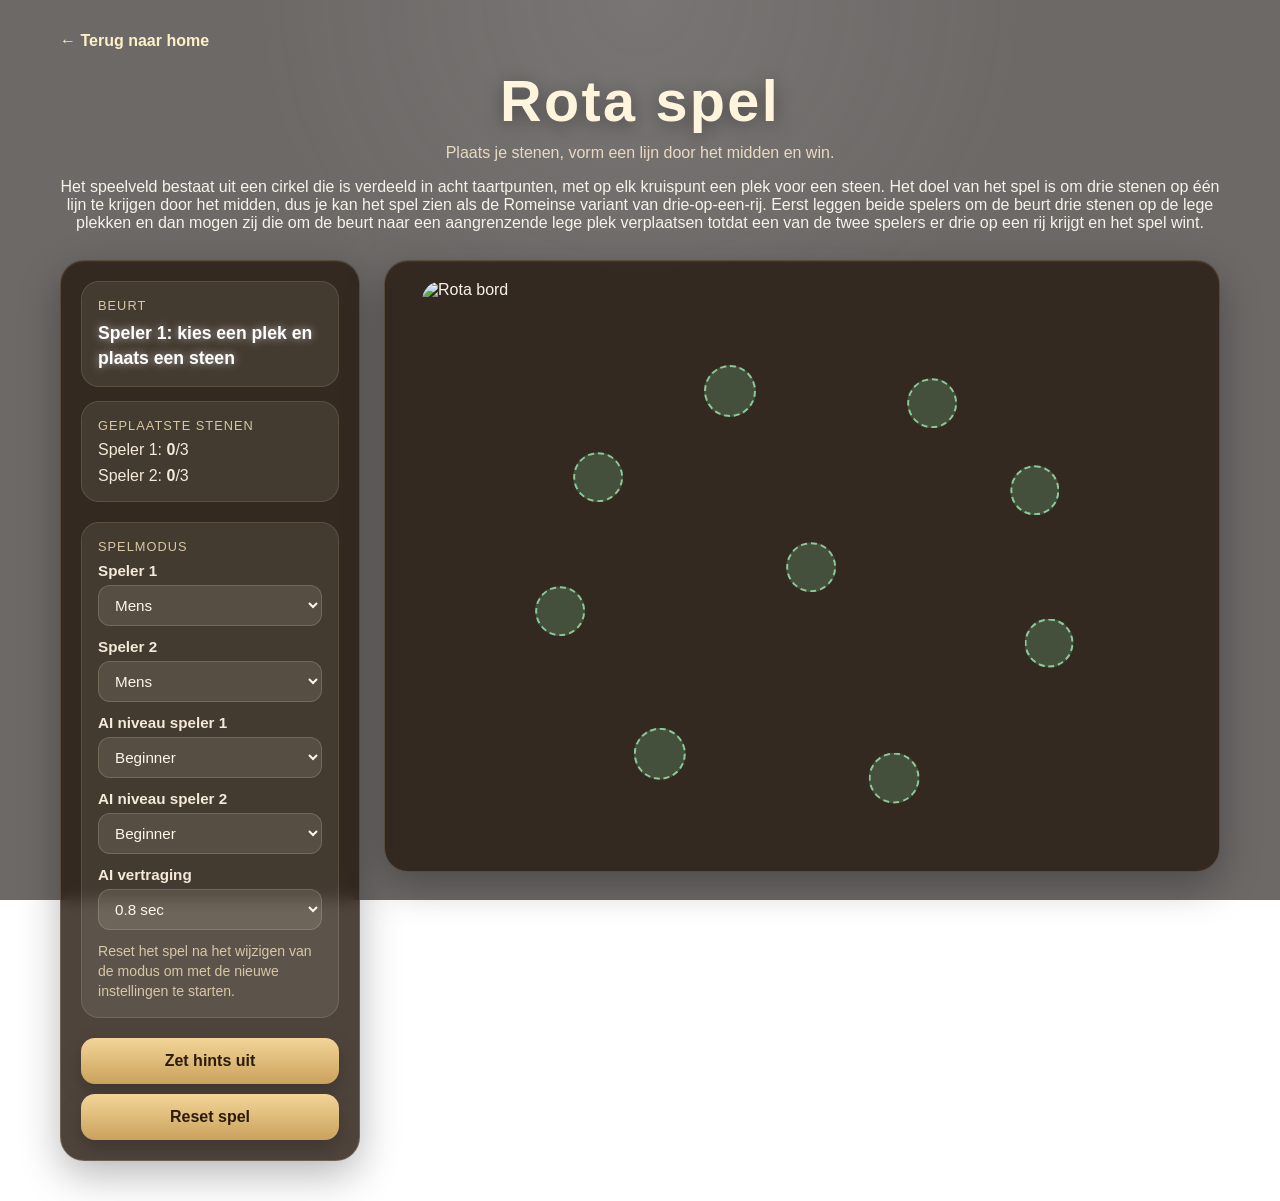
==== index.html @ 38c50c5c "initial commit" ====
<!DOCTYPE html>
<html lang="nl">
<head>
  <meta charset="UTF-8" />
  <meta name="viewport" content="width=device-width, initial-scale=1.0" />
  <title>Rota spel</title>
  <link rel="stylesheet" href="style.css" />
  <link rel="icon" href="favicon.ico" type="image/x-icon">
</head>
<body>
  <div class="page-overlay"></div>

  <main class="app">
    <a href="../index.html" class="back-link">← Terug naar home</a>
    <header class="topbar">
      <h1>Rota spel</h1>
      <p class="subtitle">Plaats je stenen, vorm een lijn door het midden en win.</p>
      <p>Het speelveld bestaat uit een cirkel die is verdeeld in acht taartpunten, 
        met op elk kruispunt een plek voor een steen. Het doel van het spel is
      om drie stenen op één lijn te krijgen door het midden, dus je kan het spel zien als
      de Romeinse variant van drie-op-een-rij. Eerst leggen beide spelers om de beurt 
      drie stenen op de lege plekken en dan mogen zij die om de beurt naar een aangrenzende lege 
      plek verplaatsen totdat een van de twee spelers er drie op een rij krijgt en het spel wint.</p>
    </header>

    <section class="game-shell">
      <aside class="info-panel">
        <div class="status-card">
          <span class="label">Beurt</span>
          <div id="turnText" class="value player-1">Speler 1 legt een steen</div>
          <div id="aiThinkingText" class="thinking-text hidden">AI denkt na…</div>
        </div>

        <div class="status-card small">
          <span class="label">Geplaatste stenen</span>
          <div class="stone-counts">
            <div>Speler 1: <strong id="countP1">0</strong>/3</div>
            <div>Speler 2: <strong id="countP2">0</strong>/3</div>
          </div>
        </div>

        <div class="status-card small">
          <span class="label">Spelmodus</span>
          <div class="controls-grid">
            <label class="control-field">
              <span>Speler 1</span>
              <select id="player1ModeSelect">
                <option value="human">Mens</option>
                <option value="ai">AI</option>
              </select>
            </label>
            <label class="control-field">
              <span>Speler 2</span>
              <select id="player2ModeSelect">
                <option value="human">Mens</option>
                <option value="ai">AI</option>
              </select>
            </label>
            <label class="control-field">
              <span>AI niveau speler 1</span>
              <select id="player1LevelSelect">
                <option value="beginner">Beginner</option>
                <option value="advanced">Gevorderd</option>
                <option value="pro">Pro</option>
              </select>
            </label>
            <label class="control-field">
              <span>AI niveau speler 2</span>
              <select id="player2LevelSelect">
                <option value="beginner">Beginner</option>
                <option value="advanced">Gevorderd</option>
                <option value="pro">Pro</option>
              </select>
            </label>
            <label class="control-field">
              <span>AI vertraging</span>
              <select id="aiDelaySelect">
                <option value="250">0.25 sec</option>
                <option value="500">0.5 sec</option>
                <option value="800" selected>0.8 sec</option>
                <option value="1200">1.2 sec</option>
                <option value="1800">1.8 sec</option>
              </select>
            </label>
          </div>
          <p class="settings-note">Reset het spel na het wijzigen van de modus om met de nieuwe instellingen te starten.</p>
        </div>

        <button id="toggleHintsBtn" class="reset-btn">Zet hints uit</button>
        <button id="resetBtn" class="reset-btn">Reset spel</button>
      </aside>

      <section class="board-panel">
        <div id="game">
          <img id="board" src="board.png" alt="Rota bord" />
          <div id="holes"></div>
          <div id="pieces"></div>
        </div>
      </section>
    </section>
  </main>

  <div id="winModal" class="modal hidden">
    <div class="modal-card">
      <h2>Spel afgelopen</h2>
      <p id="winMessage">Speler 1 wint!</p>
      <button id="playAgainBtn" class="modal-btn">Opnieuw spelen</button>
    </div>
  </div>

  <script src="script.js"></script>
</body>
</html>
---- style.css ----
* {
  box-sizing: border-box;
}

body {
  margin: 0;
  min-height: 100vh;
  font-family: Arial, Helvetica, sans-serif;
  color: #f7f2e8;
  background-image: url("tile.png");
  background-repeat: repeat;
  background-size: 220px;
  position: relative;
}

.page-overlay {
  position: fixed;
  inset: 0;
  background:
    radial-gradient(circle at top, rgba(255,255,255,0.08), transparent 35%),
    rgba(18, 14, 10, 0.62);
  pointer-events: none;
}

.app {
  position: relative;
  z-index: 1;
  max-width: 1200px;
  margin: 0 auto;
  padding: 32px 20px 40px;
}

.topbar {
  text-align: center;
  margin-bottom: 28px;
}

.topbar h1 {
  margin: 0;
  font-size: clamp(2.2rem, 5vw, 3.6rem);
  letter-spacing: 0.04em;
  color: #fff5dd;
  text-shadow: 0 4px 18px rgba(0, 0, 0, 0.35);
}

.subtitle {
  margin: 10px 0 0;
  color: #e8dac0;
  font-size: 1rem;
}

.game-shell {
  display: grid;
  grid-template-columns: 300px 1fr;
  gap: 24px;
  align-items: start;
}

.info-panel,
.board-panel {
  background: rgba(40, 28, 18, 0.82);
  border: 1px solid rgba(255, 233, 186, 0.18);
  border-radius: 24px;
  box-shadow:
    0 14px 40px rgba(0, 0, 0, 0.28),
    inset 0 1px 0 rgba(255,255,255,0.06);
  backdrop-filter: blur(8px);
}

.info-panel {
  padding: 20px;
}

.status-card {
  background: rgba(255, 248, 234, 0.08);
  border: 1px solid rgba(255, 233, 186, 0.12);
  border-radius: 18px;
  padding: 16px;
  margin-bottom: 14px;
}

.status-card.small {
  margin-bottom: 20px;
}

.label {
  display: block;
  font-size: 0.8rem;
  text-transform: uppercase;
  letter-spacing: 0.08em;
  color: #d8c7a5;
  margin-bottom: 8px;
}

.value {
  font-size: 1.1rem;
  font-weight: 700;
  color: #fff5dd;
  line-height: 1.4;
}

.value.player-1 {
  color: #ffffff;
  text-shadow: 0 0 8px rgba(255,255,255,0.6);
}

.value.player-2 {
  color: #111111;
  text-shadow: 0 0 6px rgba(0,0,0,0.6);
}

.thinking-text {
  margin-top: 10px;
  font-size: 0.95rem;
  color: #ead9bb;
}

.hidden {
  display: none !important;
}

.stone-counts {
  display: grid;
  gap: 8px;
  color: #f5ead8;
}

.controls-grid {
  display: grid;
  gap: 12px;
}

.control-field {
  display: grid;
  gap: 6px;
  color: #f5ead8;
  font-size: 0.95rem;
}

.control-field span {
  color: #f5ead8;
  font-weight: 700;
}

.control-field select {
  width: 100%;
  border: 1px solid rgba(255, 233, 186, 0.18);
  border-radius: 12px;
  padding: 10px 12px;
  background: rgba(255, 248, 234, 0.1);
  color: #fff6e7;
  font-size: 0.95rem;
}

.control-field option {
  color: #24170f;
}

.settings-note {
  margin: 12px 0 0;
  color: #d8c7a5;
  font-size: 0.88rem;
  line-height: 1.4;
}

.reset-btn,
.modal-btn {
  width: 100%;
  border: none;
  border-radius: 14px;
  padding: 14px 18px;
  font-size: 1rem;
  font-weight: 700;
  cursor: pointer;
  transition: transform 0.15s ease, opacity 0.15s ease, box-shadow 0.15s ease;
  background: linear-gradient(180deg, #f3d598, #caa25c);
  color: #2d1b0c;
  box-shadow: 0 8px 20px rgba(0, 0, 0, 0.22);
}

.reset-btn:hover,
.modal-btn:hover {
  transform: translateY(-1px);
  opacity: 0.96;
}

.board-panel {
  padding: 20px;
  display: flex;
  justify-content: center;
  align-items: center;
}

#game {
  position: relative;
  width: min(100%, 760px);
  aspect-ratio: 4032 / 3024;
  border-radius: 20px;
  overflow: hidden;
}

#board {
  position: absolute;
  inset: 0;
  width: 100%;
  height: 100%;
  display: block;
  pointer-events: none;
  z-index: 1;
  user-select: none;
}

#holes {
  position: absolute;
  inset: 0;
  z-index: 2;
}

#pieces {
  position: absolute;
  inset: 0;
  z-index: 3;
  pointer-events: none;
}

.hole {
  position: absolute;
  transform: translate(-50%, -50%);
  border-radius: 50%;
  cursor: pointer;
  box-sizing: border-box;
  background: rgba(255, 220, 120, 0.14);
  border: 2px dashed rgba(255, 227, 160, 0.4);
  transition: opacity 0.15s ease, transform 0.15s ease, background 0.15s ease;
}

.hole:hover {
  background: rgba(255, 220, 120, 0.22);
  transform: translate(-50%, -50%) scale(1.03);
}

.hole.valid-target {
  background: rgba(128, 220, 160, 0.22);
  border-color: rgba(170, 255, 190, 0.7);
}

.hole.valid-target:hover {
  background: rgba(128, 220, 160, 0.28);
  transform: translate(-50%, -50%) scale(1.03);
}

.hole.occupied {
  pointer-events: none;
  opacity: 0;
}

.piece {
  position: absolute;
  width: 9%;
  aspect-ratio: 1 / 1;
  max-width: 72px;
  transform: translate(-50%, -50%);
  cursor: pointer;
  z-index: 3;
  transition: transform 0.15s ease, filter 0.15s ease;
  user-select: none;
  -webkit-user-drag: none;
  pointer-events: auto;
  object-fit: contain;
  display: block;
  background: transparent;
  border: 0;
}

.piece[data-player="1"] {
  filter: drop-shadow(0 6px 10px rgba(0,0,0,0.35));
}

.piece[data-player="2"] {
  filter: drop-shadow(0 6px 10px rgba(0,0,0,0.6));
}

.piece:hover {
  transform: translate(-50%, -50%) scale(1.08);
}

.piece.selected {
  transform: translate(-50%, -50%) scale(1.25);
}

.piece.ai-preview {
  transform: translate(-50%, -50%) scale(1.18);
}

.piece[data-player="1"].selected,
.piece[data-player="1"].ai-preview {
  filter:
    drop-shadow(0 0 0.35rem rgba(255, 240, 180, 0.85))
    drop-shadow(0 8px 14px rgba(0,0,0,0.45));
}

.piece[data-player="2"].selected,
.piece[data-player="2"].ai-preview {
  filter:
    drop-shadow(0 0 0.35rem rgba(255, 240, 180, 0.85))
    drop-shadow(0 8px 14px rgba(0,0,0,0.65));
}

.modal {
  position: fixed;
  inset: 0;
  z-index: 10;
  display: grid;
  place-items: center;
  background: rgba(0, 0, 0, 0.55);
  padding: 20px;
}

.modal-card {
  width: min(420px, 100%);
  background: linear-gradient(180deg, #3d2a1c, #24170f);
  color: #fff6e7;
  border: 1px solid rgba(255, 231, 187, 0.18);
  border-radius: 22px;
  padding: 28px 24px;
  text-align: center;
  box-shadow: 0 22px 60px rgba(0, 0, 0, 0.38);
}

.modal-card h2 {
  margin: 0 0 12px;
  font-size: 1.8rem;
}

.modal-card p {
  margin: 0 0 20px;
  color: #ead9bb;
  font-size: 1.05rem;
}

@media (max-width: 900px) {
  .game-shell {
    grid-template-columns: 1fr;
  }

  .info-panel {
    order: 2;
  }

  .board-panel {
    order: 1;
  }
}

@media (max-width: 600px) {
  .app {
    padding: 20px 14px 28px;
  }

  .info-panel,
  .board-panel {
    border-radius: 18px;
  }

  .piece {
    width: 40px;
    aspect-ratio: 1 / 1;
    object-fit: contain;
  }

  .piece[data-player="1"] {
    filter: drop-shadow(0 6px 10px rgba(0,0,0,0.35));
  }

  .piece[data-player="2"] {
    filter: drop-shadow(0 6px 10px rgba(0,0,0,0.7));
  }

  .piece[data-player="1"].selected,
  .piece[data-player="1"].ai-preview {
    filter:
      drop-shadow(0 0 0.35rem rgba(255, 240, 180, 0.85))
      drop-shadow(0 8px 14px rgba(0,0,0,0.45));
  }

  .piece[data-player="2"].selected,
  .piece[data-player="2"].ai-preview {
    filter:
      drop-shadow(0 0 0.35rem rgba(255, 240, 180, 0.85))
      drop-shadow(0 8px 14px rgba(0,0,0,0.7));
  }
}

@media (max-width: 900px) and (orientation: landscape) and (max-height: 500px) {
  body {
    overflow-y: auto;
    -webkit-overflow-scrolling: touch;
  }

  .app {
    max-width: 1200px;
    margin: 0 auto;
    padding: 12px;
  }

  .game-shell {
    grid-template-columns: 220px 1fr;
    gap: 12px;
    align-items: start;
  }

  .info-panel {
    display: block;
    order: 1;
    padding: 14px;
  }

  .board-panel {
    order: 2;
    padding: 10px;
    display: flex;
    justify-content: center;
    align-items: flex-start;
  }

  #game {
    height: calc(100dvh - 40px);
    width: auto;
    max-width: 100%;
    aspect-ratio: 4032 / 3024;
  }

  .status-card {
    padding: 12px;
    margin-bottom: 10px;
  }

  .reset-btn,
  .modal-btn {
    padding: 10px 14px;
    font-size: 0.95rem;
  }

  .topbar {
    margin-bottom: 12px;
  }

  .topbar h1 {
    font-size: clamp(1.5rem, 3vw, 2.2rem);
  }

  .subtitle {
    font-size: 0.95rem;
  }
}

.back-link {
  display: inline-block;
  margin-bottom: 18px;
  color: #fff0c8;
  text-decoration: none;
  font-weight: 700;
}

.back-link:hover {
  text-decoration: underline;
}

.reset-btn + .reset-btn {
  margin-top: 10px;
}
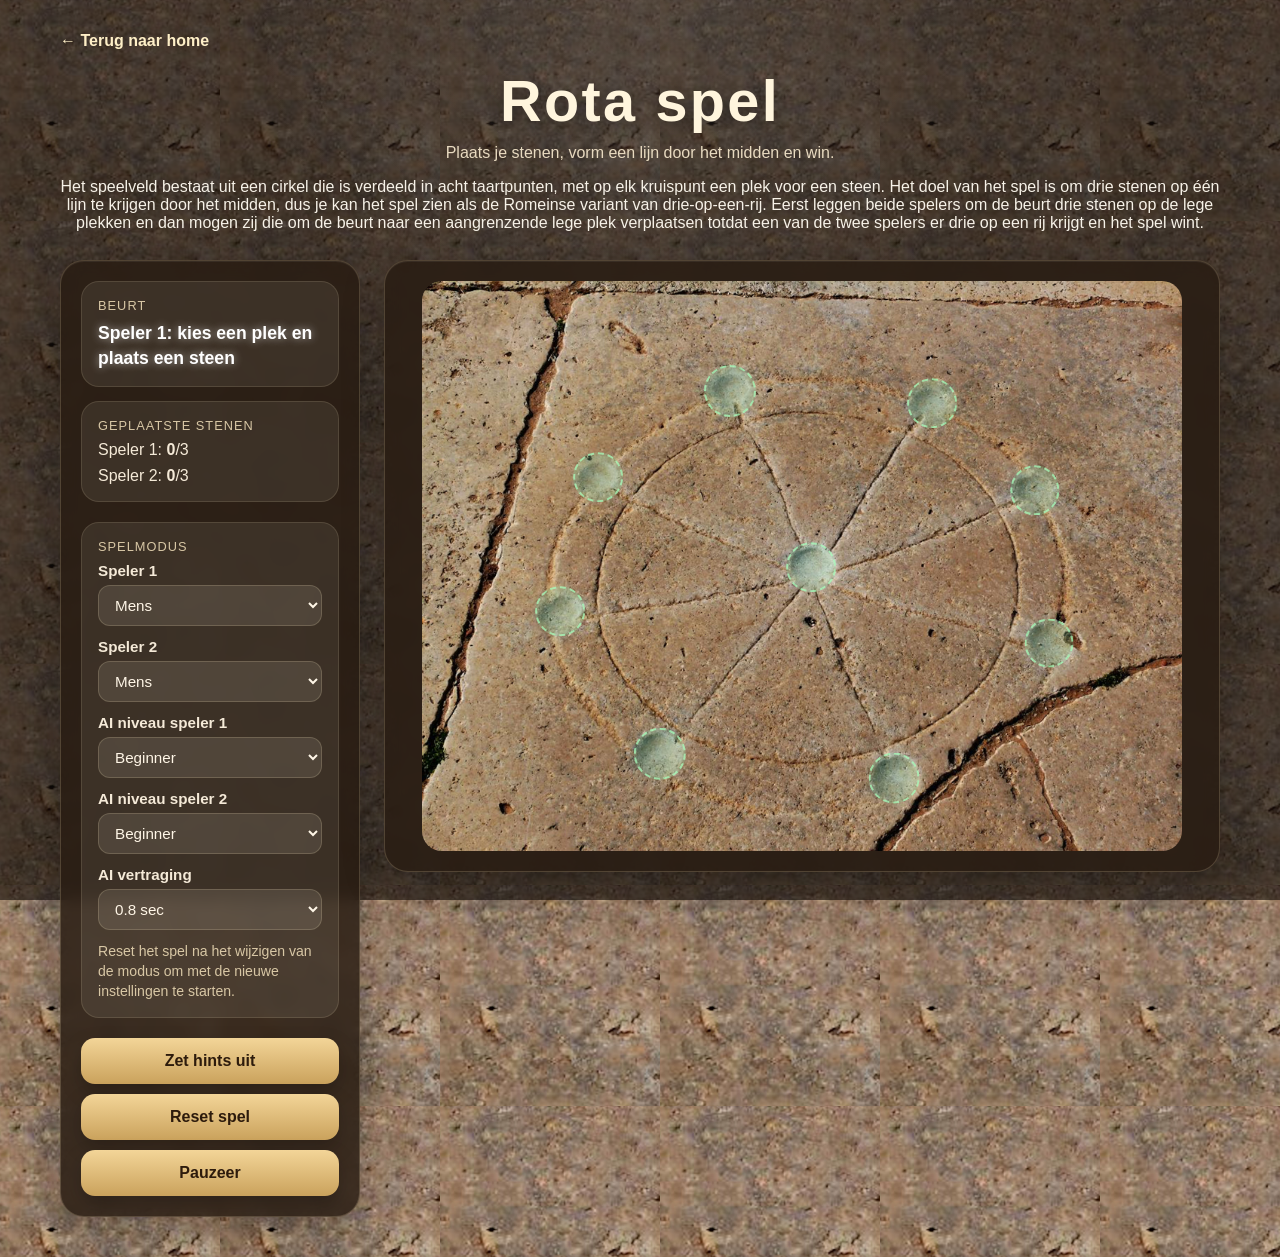
==== commit 5a0c9dc4: "Add pause for AI" ====
--- a/index.html
+++ b/index.html
@@ -88,6 +88,7 @@
 
         <button id="toggleHintsBtn" class="reset-btn">Zet hints uit</button>
         <button id="resetBtn" class="reset-btn">Reset spel</button>
+        <button id="pauseBtn" class="reset-btn">Pauzeer</button>
       </aside>
 
       <section class="board-panel">
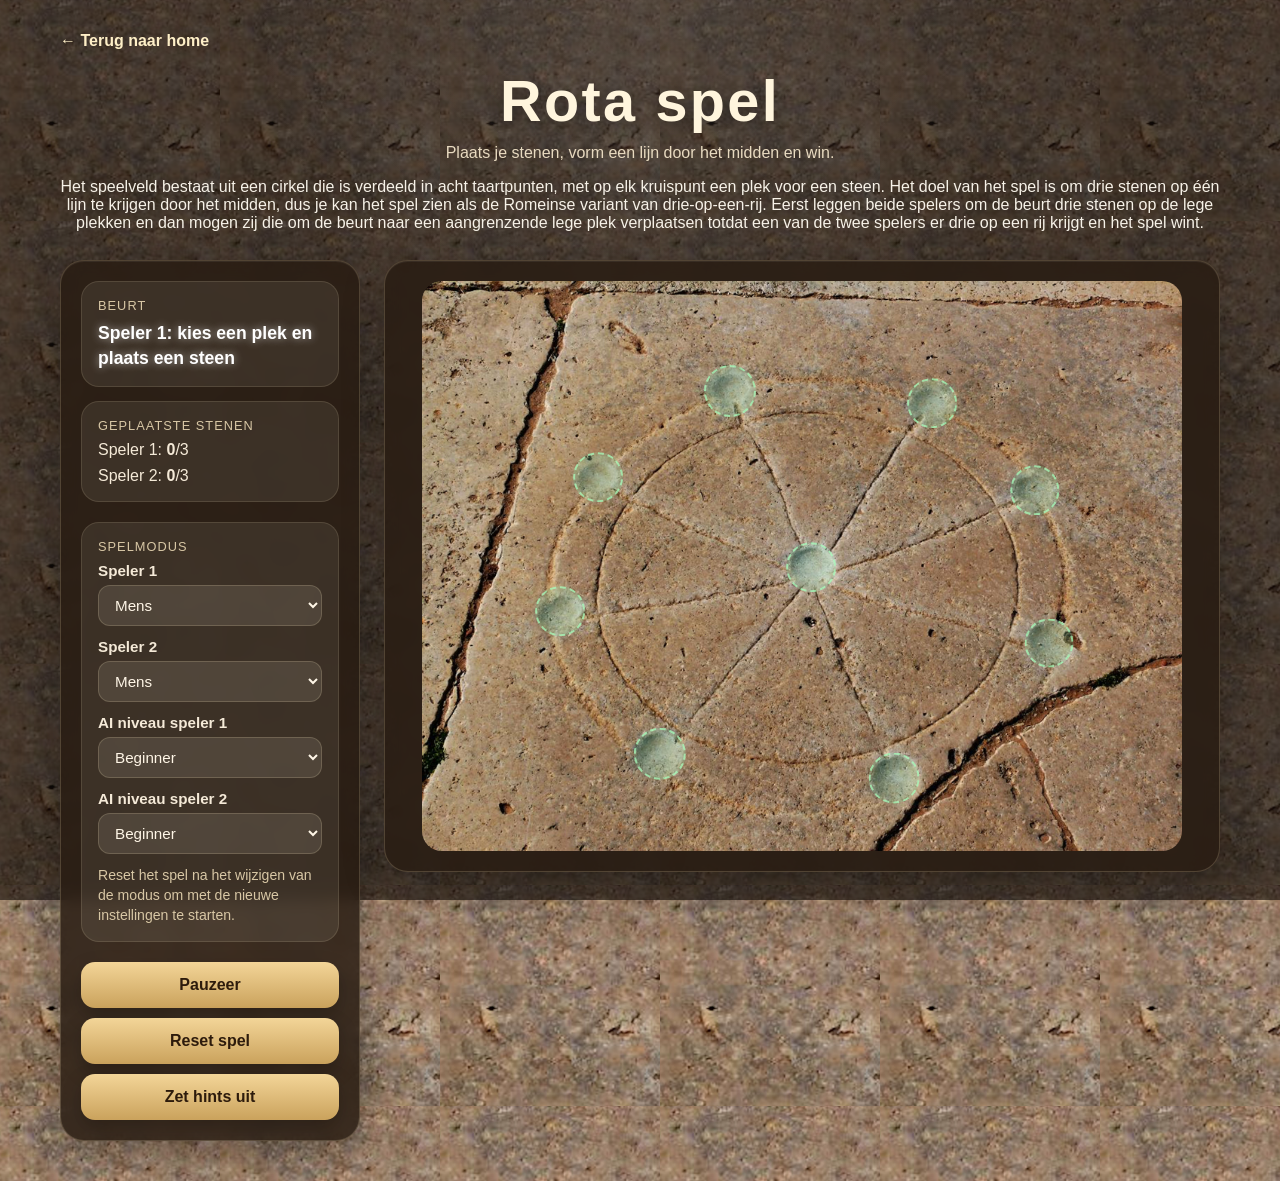
==== commit 027684fc: "Remove ai delay option" ====
--- a/index.html
+++ b/index.html
@@ -71,24 +71,13 @@
                 <option value="advanced">Gevorderd</option>
                 <option value="pro">Pro</option>
               </select>
-            </label>
-            <label class="control-field">
-              <span>AI vertraging</span>
-              <select id="aiDelaySelect">
-                <option value="250">0.25 sec</option>
-                <option value="500">0.5 sec</option>
-                <option value="800" selected>0.8 sec</option>
-                <option value="1200">1.2 sec</option>
-                <option value="1800">1.8 sec</option>
-              </select>
-            </label>
+            </label>           
           </div>
           <p class="settings-note">Reset het spel na het wijzigen van de modus om met de nieuwe instellingen te starten.</p>
         </div>
-
+        <button id="pauseBtn" class="reset-btn">Pauzeer</button>
+        <button id="resetBtn" class="reset-btn">Reset spel</button>
         <button id="toggleHintsBtn" class="reset-btn">Zet hints uit</button>
-        <button id="resetBtn" class="reset-btn">Reset spel</button>
-        <button id="pauseBtn" class="reset-btn">Pauzeer</button>
       </aside>
 
       <section class="board-panel">
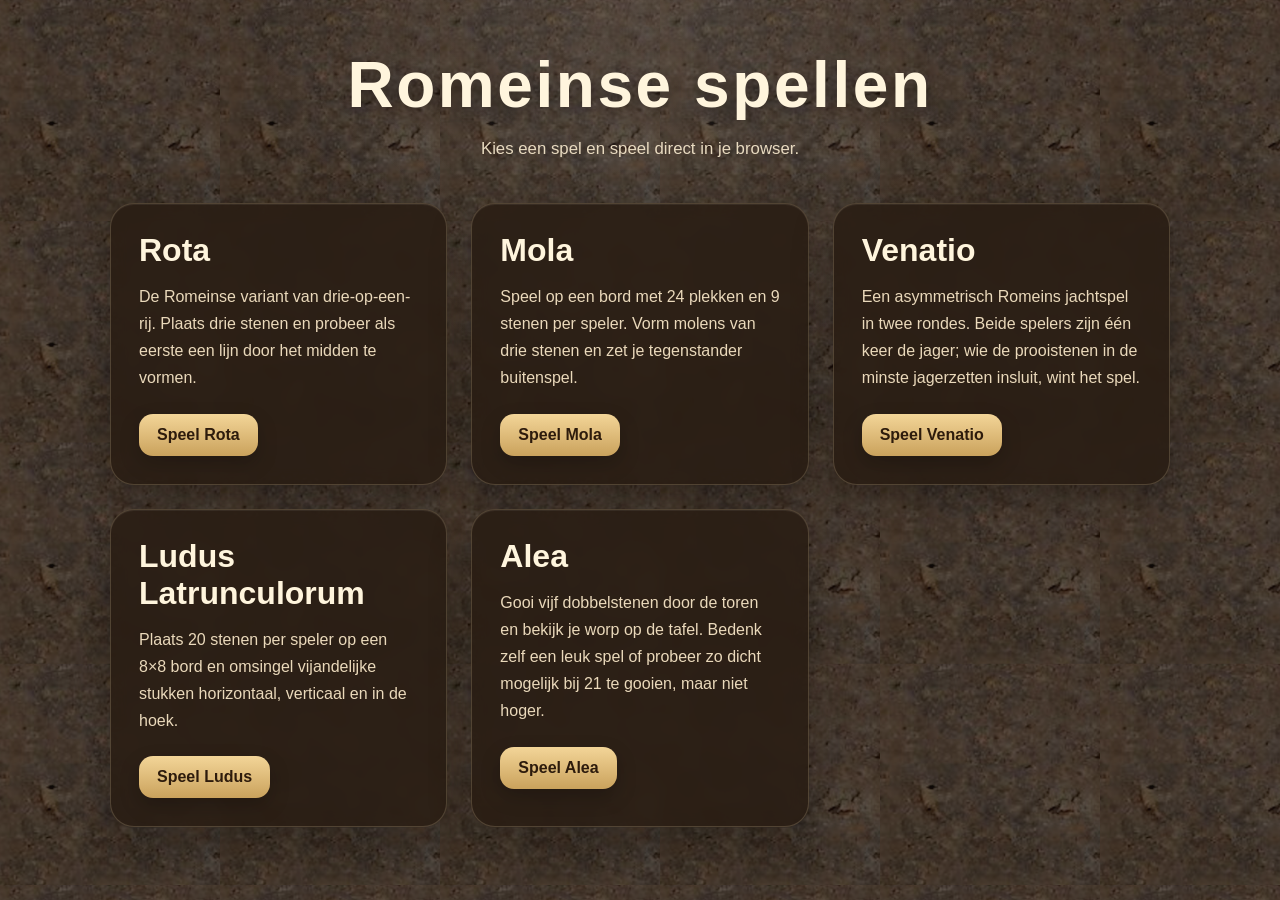
==== commit eaf99bcc: "Add other games" ====
--- a/index.html
+++ b/index.html
@@ -3,101 +3,77 @@
 <head>
   <meta charset="UTF-8" />
   <meta name="viewport" content="width=device-width, initial-scale=1.0" />
-  <title>Rota spel</title>
+  <title>Romeinse spellen</title>
   <link rel="stylesheet" href="style.css" />
   <link rel="icon" href="favicon.ico" type="image/x-icon">
 </head>
 <body>
   <div class="page-overlay"></div>
 
-  <main class="app">
-    <a href="../index.html" class="back-link">← Terug naar home</a>
-    <header class="topbar">
-      <h1>Rota spel</h1>
-      <p class="subtitle">Plaats je stenen, vorm een lijn door het midden en win.</p>
-      <p>Het speelveld bestaat uit een cirkel die is verdeeld in acht taartpunten, 
-        met op elk kruispunt een plek voor een steen. Het doel van het spel is
-      om drie stenen op één lijn te krijgen door het midden, dus je kan het spel zien als
-      de Romeinse variant van drie-op-een-rij. Eerst leggen beide spelers om de beurt 
-      drie stenen op de lege plekken en dan mogen zij die om de beurt naar een aangrenzende lege 
-      plek verplaatsen totdat een van de twee spelers er drie op een rij krijgt en het spel wint.</p>
+  <main class="home">
+    <header class="hero">
+      <h1>Romeinse spellen</h1>
+      <p class="subtitle">
+        Kies een spel en speel direct in je browser.
+      </p>
     </header>
 
-    <section class="game-shell">
-      <aside class="info-panel">
-        <div class="status-card">
-          <span class="label">Beurt</span>
-          <div id="turnText" class="value player-1">Speler 1 legt een steen</div>
-          <div id="aiThinkingText" class="thinking-text hidden">AI denkt na…</div>
+    <section class="game-grid">
+      <a class="game-card" href="rota/index.html">
+        <div class="card-content">
+          <h2>Rota</h2>
+          <p>
+            De Romeinse variant van drie-op-een-rij.
+            Plaats drie stenen en probeer als eerste een lijn door het midden te vormen.
+          </p>
+          <span class="play-btn">Speel Rota</span>
         </div>
+      </a>
 
-        <div class="status-card small">
-          <span class="label">Geplaatste stenen</span>
-          <div class="stone-counts">
-            <div>Speler 1: <strong id="countP1">0</strong>/3</div>
-            <div>Speler 2: <strong id="countP2">0</strong>/3</div>
-          </div>
+      <a class="game-card" href="mola/index.html">
+        <div class="card-content">
+          <h2>Mola</h2>
+          <p>
+            Speel op een bord met 24 plekken en 9 stenen per speler.
+            Vorm molens van drie stenen en zet je tegenstander buitenspel.
+          </p>
+          <span class="play-btn">Speel Mola</span>
         </div>
+      </a>
 
-        <div class="status-card small">
-          <span class="label">Spelmodus</span>
-          <div class="controls-grid">
-            <label class="control-field">
-              <span>Speler 1</span>
-              <select id="player1ModeSelect">
-                <option value="human">Mens</option>
-                <option value="ai">AI</option>
-              </select>
-            </label>
-            <label class="control-field">
-              <span>Speler 2</span>
-              <select id="player2ModeSelect">
-                <option value="human">Mens</option>
-                <option value="ai">AI</option>
-              </select>
-            </label>
-            <label class="control-field">
-              <span>AI niveau speler 1</span>
-              <select id="player1LevelSelect">
-                <option value="beginner">Beginner</option>
-                <option value="advanced">Gevorderd</option>
-                <option value="pro">Pro</option>
-              </select>
-            </label>
-            <label class="control-field">
-              <span>AI niveau speler 2</span>
-              <select id="player2LevelSelect">
-                <option value="beginner">Beginner</option>
-                <option value="advanced">Gevorderd</option>
-                <option value="pro">Pro</option>
-              </select>
-            </label>           
-          </div>
-          <p class="settings-note">Reset het spel na het wijzigen van de modus om met de nieuwe instellingen te starten.</p>
+      <a class="game-card" href="venatio/index.html">
+        <div class="card-content">
+            <h2>Venatio</h2>
+            <p>
+            Een asymmetrisch Romeins jachtspel in twee rondes. Beide spelers zijn één keer de jager;
+            wie de prooistenen in de minste jagerzetten insluit, wint het spel.
+            </p>
+            <span class="play-btn">Speel Venatio</span>
         </div>
-        <button id="pauseBtn" class="reset-btn">Pauzeer</button>
-        <button id="resetBtn" class="reset-btn">Reset spel</button>
-        <button id="toggleHintsBtn" class="reset-btn">Zet hints uit</button>
-      </aside>
+      </a>
 
-      <section class="board-panel">
-        <div id="game">
-          <img id="board" src="board.png" alt="Rota bord" />
-          <div id="holes"></div>
-          <div id="pieces"></div>
+      <a class="game-card" href="ludus_latrunculorum/index.html">
+        <div class="card-content">
+          <h2>Ludus Latrunculorum</h2>
+          <p>
+            Plaats 20 stenen per speler op een 8×8 bord en omsingel vijandelijke
+            stukken horizontaal, verticaal en in de hoek.
+          </p>
+          <span class="play-btn">Speel Ludus</span>
         </div>
-      </section>
+      </a>
+
+      <a class="game-card" href="alea/index.html">
+        <div class="card-content">
+          <h2>Alea</h2>
+          <p>
+            Gooi vijf dobbelstenen door de toren en bekijk je worp op de tafel.
+            Bedenk zelf een leuk spel of probeer zo dicht mogelijk bij 21 te gooien, maar niet hoger.
+          </p>
+          <span class="play-btn">Speel Alea</span>
+        </div>
+      </a>
     </section>
   </main>
-
-  <div id="winModal" class="modal hidden">
-    <div class="modal-card">
-      <h2>Spel afgelopen</h2>
-      <p id="winMessage">Speler 1 wint!</p>
-      <button id="playAgainBtn" class="modal-btn">Opnieuw spelen</button>
-    </div>
-  </div>
-
-  <script src="script.js"></script>
 </body>
 </html>
--- a/style.css
+++ b/style.css
@@ -22,42 +22,45 @@
   pointer-events: none;
 }
 
-.app {
+.home {
   position: relative;
   z-index: 1;
-  max-width: 1200px;
+  max-width: 1100px;
   margin: 0 auto;
-  padding: 32px 20px 40px;
+  padding: 48px 20px 56px;
 }
 
-.topbar {
+.hero {
   text-align: center;
-  margin-bottom: 28px;
+  margin-bottom: 40px;
 }
 
-.topbar h1 {
+.hero h1 {
   margin: 0;
-  font-size: clamp(2.2rem, 5vw, 3.6rem);
+  font-size: clamp(2.4rem, 6vw, 4rem);
   letter-spacing: 0.04em;
   color: #fff5dd;
   text-shadow: 0 4px 18px rgba(0, 0, 0, 0.35);
 }
 
 .subtitle {
-  margin: 10px 0 0;
+  margin: 14px auto 0;
+  max-width: 700px;
   color: #e8dac0;
-  font-size: 1rem;
+  font-size: 1.05rem;
+  line-height: 1.6;
 }
 
-.game-shell {
+.game-grid {
   display: grid;
-  grid-template-columns: 300px 1fr;
+  grid-template-columns: repeat(auto-fit, minmax(280px, 1fr));
   gap: 24px;
-  align-items: start;
 }
 
-.info-panel,
-.board-panel {
+.game-card {
+  display: block;
+  text-decoration: none;
+  color: inherit;
   background: rgba(40, 28, 18, 0.82);
   border: 1px solid rgba(255, 233, 186, 0.18);
   border-radius: 24px;
@@ -65,407 +68,50 @@
     0 14px 40px rgba(0, 0, 0, 0.28),
     inset 0 1px 0 rgba(255,255,255,0.06);
   backdrop-filter: blur(8px);
+  transition: transform 0.18s ease, box-shadow 0.18s ease, border-color 0.18s ease;
 }
 
-.info-panel {
-  padding: 20px;
+.game-card:hover {
+  transform: translateY(-4px);
+  border-color: rgba(255, 233, 186, 0.32);
+  box-shadow:
+    0 20px 50px rgba(0, 0, 0, 0.34),
+    inset 0 1px 0 rgba(255,255,255,0.08);
 }
 
-.status-card {
-  background: rgba(255, 248, 234, 0.08);
-  border: 1px solid rgba(255, 233, 186, 0.12);
-  border-radius: 18px;
-  padding: 16px;
-  margin-bottom: 14px;
+.card-content {
+  padding: 28px;
 }
 
-.status-card.small {
-  margin-bottom: 20px;
+.card-content h2 {
+  margin: 0 0 14px;
+  font-size: 2rem;
+  color: #fff5dd;
 }
 
-.label {
-  display: block;
-  font-size: 0.8rem;
-  text-transform: uppercase;
-  letter-spacing: 0.08em;
-  color: #d8c7a5;
-  margin-bottom: 8px;
+.card-content p {
+  margin: 0 0 22px;
+  color: #ead9bb;
+  line-height: 1.7;
 }
 
-.value {
-  font-size: 1.1rem;
-  font-weight: 700;
-  color: #fff5dd;
-  line-height: 1.4;
-}
-
-.value.player-1 {
-  color: #ffffff;
-  text-shadow: 0 0 8px rgba(255,255,255,0.6);
-}
-
-.value.player-2 {
-  color: #111111;
-  text-shadow: 0 0 6px rgba(0,0,0,0.6);
-}
-
-.thinking-text {
-  margin-top: 10px;
-  font-size: 0.95rem;
-  color: #ead9bb;
-}
-
-.hidden {
-  display: none !important;
-}
-
-.stone-counts {
-  display: grid;
-  gap: 8px;
-  color: #f5ead8;
-}
-
-.controls-grid {
-  display: grid;
-  gap: 12px;
-}
-
-.control-field {
-  display: grid;
-  gap: 6px;
-  color: #f5ead8;
-  font-size: 0.95rem;
-}
-
-.control-field span {
-  color: #f5ead8;
-  font-weight: 700;
-}
-
-.control-field select {
-  width: 100%;
-  border: 1px solid rgba(255, 233, 186, 0.18);
-  border-radius: 12px;
-  padding: 10px 12px;
-  background: rgba(255, 248, 234, 0.1);
-  color: #fff6e7;
-  font-size: 0.95rem;
-}
-
-.control-field option {
-  color: #24170f;
-}
-
-.settings-note {
-  margin: 12px 0 0;
-  color: #d8c7a5;
-  font-size: 0.88rem;
-  line-height: 1.4;
-}
-
-.reset-btn,
-.modal-btn {
-  width: 100%;
-  border: none;
+.play-btn {
+  display: inline-block;
   border-radius: 14px;
-  padding: 14px 18px;
+  padding: 12px 18px;
   font-size: 1rem;
   font-weight: 700;
-  cursor: pointer;
-  transition: transform 0.15s ease, opacity 0.15s ease, box-shadow 0.15s ease;
   background: linear-gradient(180deg, #f3d598, #caa25c);
   color: #2d1b0c;
   box-shadow: 0 8px 20px rgba(0, 0, 0, 0.22);
 }
 
-.reset-btn:hover,
-.modal-btn:hover {
-  transform: translateY(-1px);
-  opacity: 0.96;
-}
-
-.board-panel {
-  padding: 20px;
-  display: flex;
-  justify-content: center;
-  align-items: center;
-}
-
-#game {
-  position: relative;
-  width: min(100%, 760px);
-  aspect-ratio: 4032 / 3024;
-  border-radius: 20px;
-  overflow: hidden;
-}
-
-#board {
-  position: absolute;
-  inset: 0;
-  width: 100%;
-  height: 100%;
-  display: block;
-  pointer-events: none;
-  z-index: 1;
-  user-select: none;
-}
-
-#holes {
-  position: absolute;
-  inset: 0;
-  z-index: 2;
-}
-
-#pieces {
-  position: absolute;
-  inset: 0;
-  z-index: 3;
-  pointer-events: none;
-}
-
-.hole {
-  position: absolute;
-  transform: translate(-50%, -50%);
-  border-radius: 50%;
-  cursor: pointer;
-  box-sizing: border-box;
-  background: rgba(255, 220, 120, 0.14);
-  border: 2px dashed rgba(255, 227, 160, 0.4);
-  transition: opacity 0.15s ease, transform 0.15s ease, background 0.15s ease;
-}
-
-.hole:hover {
-  background: rgba(255, 220, 120, 0.22);
-  transform: translate(-50%, -50%) scale(1.03);
-}
-
-.hole.valid-target {
-  background: rgba(128, 220, 160, 0.22);
-  border-color: rgba(170, 255, 190, 0.7);
-}
-
-.hole.valid-target:hover {
-  background: rgba(128, 220, 160, 0.28);
-  transform: translate(-50%, -50%) scale(1.03);
-}
-
-.hole.occupied {
-  pointer-events: none;
-  opacity: 0;
-}
-
-.piece {
-  position: absolute;
-  width: 9%;
-  aspect-ratio: 1 / 1;
-  max-width: 72px;
-  transform: translate(-50%, -50%);
-  cursor: pointer;
-  z-index: 3;
-  transition: transform 0.15s ease, filter 0.15s ease;
-  user-select: none;
-  -webkit-user-drag: none;
-  pointer-events: auto;
-  object-fit: contain;
-  display: block;
-  background: transparent;
-  border: 0;
-}
-
-.piece[data-player="1"] {
-  filter: drop-shadow(0 6px 10px rgba(0,0,0,0.35));
-}
-
-.piece[data-player="2"] {
-  filter: drop-shadow(0 6px 10px rgba(0,0,0,0.6));
-}
-
-.piece:hover {
-  transform: translate(-50%, -50%) scale(1.08);
-}
-
-.piece.selected {
-  transform: translate(-50%, -50%) scale(1.25);
-}
-
-.piece.ai-preview {
-  transform: translate(-50%, -50%) scale(1.18);
-}
-
-.piece[data-player="1"].selected,
-.piece[data-player="1"].ai-preview {
-  filter:
-    drop-shadow(0 0 0.35rem rgba(255, 240, 180, 0.85))
-    drop-shadow(0 8px 14px rgba(0,0,0,0.45));
-}
-
-.piece[data-player="2"].selected,
-.piece[data-player="2"].ai-preview {
-  filter:
-    drop-shadow(0 0 0.35rem rgba(255, 240, 180, 0.85))
-    drop-shadow(0 8px 14px rgba(0,0,0,0.65));
-}
-
-.modal {
-  position: fixed;
-  inset: 0;
-  z-index: 10;
-  display: grid;
-  place-items: center;
-  background: rgba(0, 0, 0, 0.55);
-  padding: 20px;
-}
-
-.modal-card {
-  width: min(420px, 100%);
-  background: linear-gradient(180deg, #3d2a1c, #24170f);
-  color: #fff6e7;
-  border: 1px solid rgba(255, 231, 187, 0.18);
-  border-radius: 22px;
-  padding: 28px 24px;
-  text-align: center;
-  box-shadow: 0 22px 60px rgba(0, 0, 0, 0.38);
-}
-
-.modal-card h2 {
-  margin: 0 0 12px;
-  font-size: 1.8rem;
-}
-
-.modal-card p {
-  margin: 0 0 20px;
-  color: #ead9bb;
-  font-size: 1.05rem;
-}
-
-@media (max-width: 900px) {
-  .game-shell {
+@media (max-width: 760px) {
+  .game-grid {
     grid-template-columns: 1fr;
   }
 
-  .info-panel {
-    order: 2;
-  }
-
-  .board-panel {
-    order: 1;
+  .home {
+    padding: 28px 14px 36px;
   }
 }
-
-@media (max-width: 600px) {
-  .app {
-    padding: 20px 14px 28px;
-  }
-
-  .info-panel,
-  .board-panel {
-    border-radius: 18px;
-  }
-
-  .piece {
-    width: 40px;
-    aspect-ratio: 1 / 1;
-    object-fit: contain;
-  }
-
-  .piece[data-player="1"] {
-    filter: drop-shadow(0 6px 10px rgba(0,0,0,0.35));
-  }
-
-  .piece[data-player="2"] {
-    filter: drop-shadow(0 6px 10px rgba(0,0,0,0.7));
-  }
-
-  .piece[data-player="1"].selected,
-  .piece[data-player="1"].ai-preview {
-    filter:
-      drop-shadow(0 0 0.35rem rgba(255, 240, 180, 0.85))
-      drop-shadow(0 8px 14px rgba(0,0,0,0.45));
-  }
-
-  .piece[data-player="2"].selected,
-  .piece[data-player="2"].ai-preview {
-    filter:
-      drop-shadow(0 0 0.35rem rgba(255, 240, 180, 0.85))
-      drop-shadow(0 8px 14px rgba(0,0,0,0.7));
-  }
-}
-
-@media (max-width: 900px) and (orientation: landscape) and (max-height: 500px) {
-  body {
-    overflow-y: auto;
-    -webkit-overflow-scrolling: touch;
-  }
-
-  .app {
-    max-width: 1200px;
-    margin: 0 auto;
-    padding: 12px;
-  }
-
-  .game-shell {
-    grid-template-columns: 220px 1fr;
-    gap: 12px;
-    align-items: start;
-  }
-
-  .info-panel {
-    display: block;
-    order: 1;
-    padding: 14px;
-  }
-
-  .board-panel {
-    order: 2;
-    padding: 10px;
-    display: flex;
-    justify-content: center;
-    align-items: flex-start;
-  }
-
-  #game {
-    height: calc(100dvh - 40px);
-    width: auto;
-    max-width: 100%;
-    aspect-ratio: 4032 / 3024;
-  }
-
-  .status-card {
-    padding: 12px;
-    margin-bottom: 10px;
-  }
-
-  .reset-btn,
-  .modal-btn {
-    padding: 10px 14px;
-    font-size: 0.95rem;
-  }
-
-  .topbar {
-    margin-bottom: 12px;
-  }
-
-  .topbar h1 {
-    font-size: clamp(1.5rem, 3vw, 2.2rem);
-  }
-
-  .subtitle {
-    font-size: 0.95rem;
-  }
-}
-
-.back-link {
-  display: inline-block;
-  margin-bottom: 18px;
-  color: #fff0c8;
-  text-decoration: none;
-  font-weight: 700;
-}
-
-.back-link:hover {
-  text-decoration: underline;
-}
-
-.reset-btn + .reset-btn {
-  margin-top: 10px;
-}
